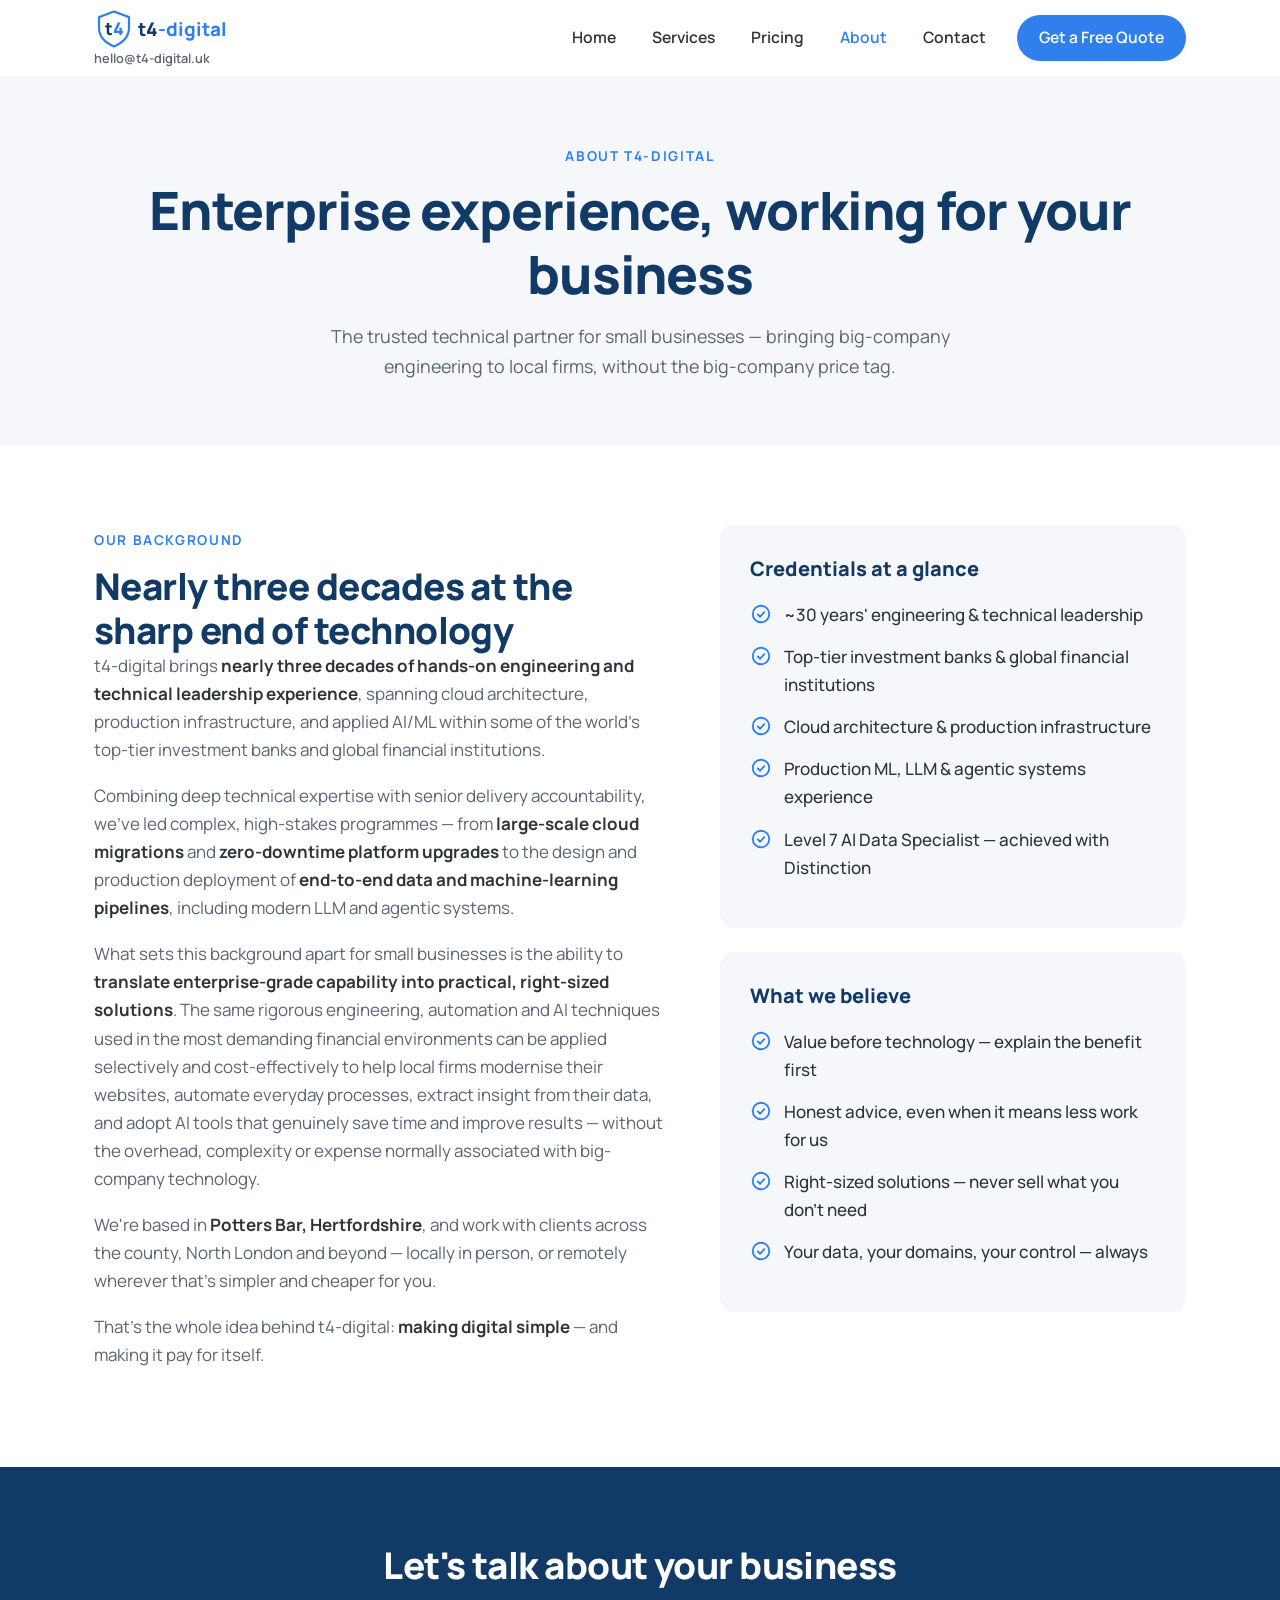
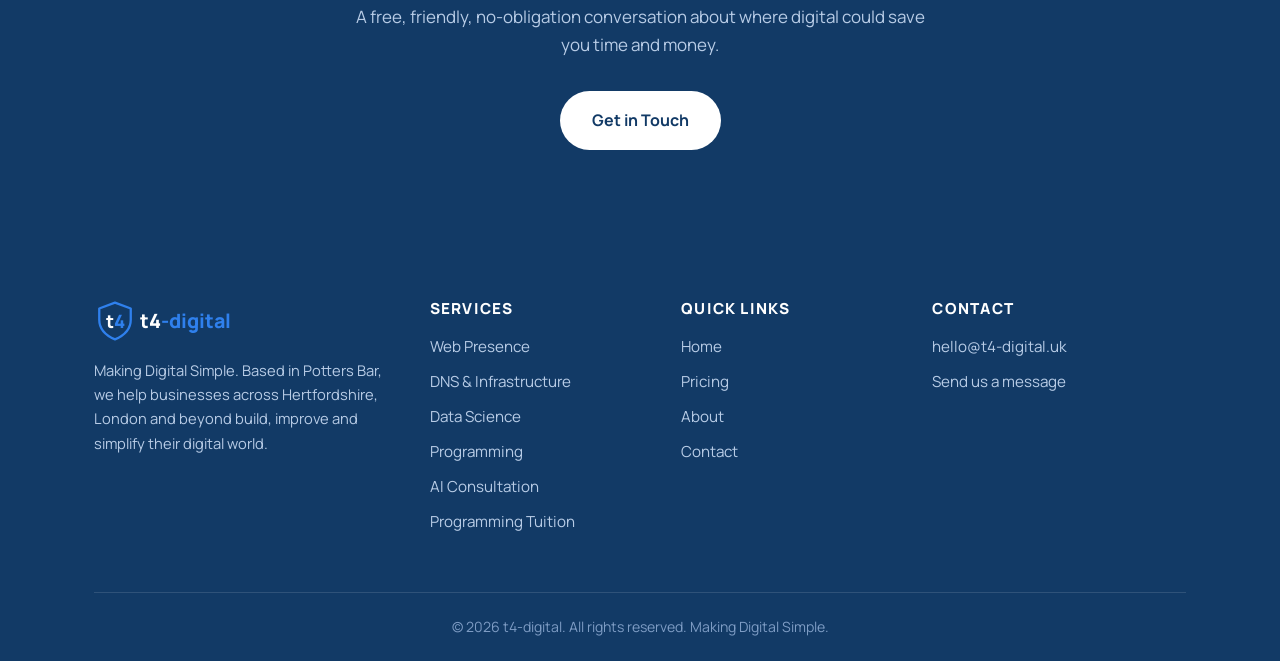
==== about.html @ bee8479a "initial" ====
<!DOCTYPE html>
<html lang="en-GB">
<head>
  <meta charset="UTF-8">
  <meta name="viewport" content="width=device-width, initial-scale=1.0">
  <title>About — t4-digital | Digital Consultancy in Potters Bar, Hertfordshire</title>
  <meta name="description" content="Based in Potters Bar, Hertfordshire, t4-digital brings nearly three decades of engineering leadership from top-tier financial institutions to small businesses across Hertfordshire and London — cloud, data and applied AI, right-sized and cost-effective.">
  <link rel="canonical" href="https://t4-digital.uk/about.html">
  <script type="application/ld+json">
  {
    "@context": "https://schema.org",
    "@type": "ProfessionalService",
    "name": "t4-digital",
    "url": "https://t4-digital.uk/",
    "email": "hello@t4-digital.uk",
    "address": { "@type": "PostalAddress", "addressLocality": "Potters Bar", "addressRegion": "Hertfordshire", "addressCountry": "GB" },
    "areaServed": ["Potters Bar", "Hertfordshire", "London", "North London", "Barnet", "Enfield", "St Albans", "Hemel Hempstead", "Watford"]
  }
  </script>
  <link rel="icon" href="assets/favicon.ico" sizes="48x48">
  <link rel="icon" href="assets/favicon.svg" type="image/svg+xml">
  <link rel="apple-touch-icon" href="assets/apple-touch-icon.png">
  <link rel="manifest" href="assets/site.webmanifest">
  <meta name="theme-color" content="#123A66">
  <link rel="preconnect" href="https://fonts.googleapis.com">
  <link rel="preconnect" href="https://fonts.gstatic.com" crossorigin>
  <link href="https://fonts.googleapis.com/css2?family=Manrope:wght@400;600;700;800&display=swap" rel="stylesheet">
  <link rel="stylesheet" href="css/style.css">
</head>
<body>

<header class="site-header">
  <div class="container header-inner">
    <div class="brand">
      <a href="index.html" class="logo" aria-label="t4-digital home">
        <svg viewBox="0 0 330 64" xmlns="http://www.w3.org/2000/svg" role="img" aria-label="t4-digital logo">
          <path d="M32 4 L56 13 V30 C56 44 46 54 32 60 C18 54 8 44 8 30 V13 Z" fill="none" stroke="#2F80ED" stroke-width="3.5" stroke-linejoin="round"/>
          <text x="32" y="42" text-anchor="middle" font-family="Manrope, sans-serif" font-size="28" font-weight="800"><tspan fill="#123A66">t</tspan><tspan fill="#2F80ED">4</tspan></text>
          <text x="70" y="43" font-family="Manrope, sans-serif" font-size="30" font-weight="800"><tspan fill="#123A66">t4</tspan><tspan fill="#2F80ED">-digital</tspan></text>
        </svg>
      </a>
      <a class="header-email" href="mailto:hello@t4-digital.uk">hello@t4-digital.uk</a>
    </div>
    <button class="nav-toggle" aria-label="Toggle navigation" aria-expanded="false">
      <svg viewBox="0 0 24 24" fill="none" stroke-width="2" stroke-linecap="round"><path d="M4 7h16M4 12h16M4 17h16"/></svg>
    </button>
    <nav class="main-nav" aria-label="Main navigation">
      <a href="index.html">Home</a>
      <a href="services.html">Services</a>
      <a href="pricing.html">Pricing</a>
      <a href="about.html" class="active">About</a>
      <a href="contact.html">Contact</a>
      <a href="contact.html" class="nav-cta">Get a Free Quote</a>
    </nav>
  </div>
</header>

<main>

  <div class="page-hero">
    <div class="container">
      <span class="kicker">About t4-digital</span>
      <h1>Enterprise experience, working for your business</h1>
      <p>The trusted technical partner for small businesses — bringing big-company engineering to local firms, without the big-company price tag.</p>
    </div>
  </div>

  <section>
    <div class="container about-grid">
      <div class="about-copy">
        <span class="kicker">Our background</span>
        <h2>Nearly three decades at the sharp end of technology</h2>
        <p>t4-digital brings <strong>nearly three decades of hands-on engineering and technical leadership experience</strong>, spanning cloud architecture, production infrastructure, and applied AI/ML within some of the world's top-tier investment banks and global financial institutions.</p>
        <p>Combining deep technical expertise with senior delivery accountability, we've led complex, high-stakes programmes — from <strong>large-scale cloud migrations</strong> and <strong>zero-downtime platform upgrades</strong> to the design and production deployment of <strong>end-to-end data and machine-learning pipelines</strong>, including modern LLM and agentic systems.</p>
        <p>What sets this background apart for small businesses is the ability to <strong>translate enterprise-grade capability into practical, right-sized solutions</strong>. The same rigorous engineering, automation and AI techniques used in the most demanding financial environments can be applied selectively and cost-effectively to help local firms modernise their websites, automate everyday processes, extract insight from their data, and adopt AI tools that genuinely save time and improve results — without the overhead, complexity or expense normally associated with big-company technology.</p>
        <p>We're based in <strong>Potters Bar, Hertfordshire</strong>, and work with clients across the county, North London and beyond — locally in person, or remotely wherever that's simpler and cheaper for you.</p>
        <p>That's the whole idea behind t4-digital: <strong>making digital simple</strong> — and making it pay for itself.</p>
      </div>
      <div>
        <div class="cred-card reveal">
          <h3>Credentials at a glance</h3>
          <ul class="check-list">
            <li><svg viewBox="0 0 24 24" fill="none" stroke-width="2" stroke-linecap="round" stroke-linejoin="round"><circle cx="12" cy="12" r="9"/><path d="M8.5 12.5l2.5 2.5 4.5-5"/></svg>~30 years' engineering &amp; technical leadership</li>
            <li><svg viewBox="0 0 24 24" fill="none" stroke-width="2" stroke-linecap="round" stroke-linejoin="round"><circle cx="12" cy="12" r="9"/><path d="M8.5 12.5l2.5 2.5 4.5-5"/></svg>Top-tier investment banks &amp; global financial institutions</li>
            <li><svg viewBox="0 0 24 24" fill="none" stroke-width="2" stroke-linecap="round" stroke-linejoin="round"><circle cx="12" cy="12" r="9"/><path d="M8.5 12.5l2.5 2.5 4.5-5"/></svg>Cloud architecture &amp; production infrastructure</li>
            <li><svg viewBox="0 0 24 24" fill="none" stroke-width="2" stroke-linecap="round" stroke-linejoin="round"><circle cx="12" cy="12" r="9"/><path d="M8.5 12.5l2.5 2.5 4.5-5"/></svg>Production ML, LLM &amp; agentic systems experience</li>
            <li><svg viewBox="0 0 24 24" fill="none" stroke-width="2" stroke-linecap="round" stroke-linejoin="round"><circle cx="12" cy="12" r="9"/><path d="M8.5 12.5l2.5 2.5 4.5-5"/></svg>Level 7 AI Data Specialist — achieved with Distinction</li>
          </ul>
        </div>
        <div class="cred-card reveal" style="margin-top: 24px;">
          <h3>What we believe</h3>
          <ul class="check-list">
            <li><svg viewBox="0 0 24 24" fill="none" stroke-width="2" stroke-linecap="round" stroke-linejoin="round"><circle cx="12" cy="12" r="9"/><path d="M8.5 12.5l2.5 2.5 4.5-5"/></svg>Value before technology — explain the benefit first</li>
            <li><svg viewBox="0 0 24 24" fill="none" stroke-width="2" stroke-linecap="round" stroke-linejoin="round"><circle cx="12" cy="12" r="9"/><path d="M8.5 12.5l2.5 2.5 4.5-5"/></svg>Honest advice, even when it means less work for us</li>
            <li><svg viewBox="0 0 24 24" fill="none" stroke-width="2" stroke-linecap="round" stroke-linejoin="round"><circle cx="12" cy="12" r="9"/><path d="M8.5 12.5l2.5 2.5 4.5-5"/></svg>Right-sized solutions — never sell what you don't need</li>
            <li><svg viewBox="0 0 24 24" fill="none" stroke-width="2" stroke-linecap="round" stroke-linejoin="round"><circle cx="12" cy="12" r="9"/><path d="M8.5 12.5l2.5 2.5 4.5-5"/></svg>Your data, your domains, your control — always</li>
          </ul>
        </div>
      </div>
    </div>
  </section>

  <!-- CTA -->
  <section class="cta-band">
    <div class="container">
      <h2>Let's talk about your business</h2>
      <p>A free, friendly, no-obligation conversation about where digital could save you time and money.</p>
      <a href="contact.html" class="btn btn-light">Get in Touch</a>
    </div>
  </section>

</main>

<footer class="site-footer">
  <div class="container">
    <div class="footer-grid">
      <div class="footer-brand">
        <svg viewBox="0 0 330 64" xmlns="http://www.w3.org/2000/svg" role="img" aria-label="t4-digital logo">
          <path d="M32 4 L56 13 V30 C56 44 46 54 32 60 C18 54 8 44 8 30 V13 Z" fill="none" stroke="#2F80ED" stroke-width="3.5" stroke-linejoin="round"/>
          <text x="32" y="42" text-anchor="middle" font-family="Manrope, sans-serif" font-size="28" font-weight="800"><tspan fill="#FFFFFF">t</tspan><tspan fill="#2F80ED">4</tspan></text>
          <text x="70" y="43" font-family="Manrope, sans-serif" font-size="30" font-weight="800"><tspan fill="#FFFFFF">t4</tspan><tspan fill="#2F80ED">-digital</tspan></text>
        </svg>
        <p>Making Digital Simple. Based in Potters Bar, we help businesses across Hertfordshire, London and beyond build, improve and simplify their digital world.</p>
      </div>
      <div>
        <h4>Services</h4>
        <ul>
          <li><a href="services.html#web-presence">Web Presence</a></li>
          <li><a href="services.html#dns-infrastructure">DNS &amp; Infrastructure</a></li>
          <li><a href="services.html#data-science">Data Science</a></li>
          <li><a href="services.html#programming">Programming</a></li>
          <li><a href="services.html#ai-consultation">AI Consultation</a></li>
          <li><a href="services.html#tuition">Programming Tuition</a></li>
        </ul>
      </div>
      <div>
        <h4>Quick Links</h4>
        <ul>
          <li><a href="index.html">Home</a></li>
          <li><a href="pricing.html">Pricing</a></li>
          <li><a href="about.html">About</a></li>
          <li><a href="contact.html">Contact</a></li>
        </ul>
      </div>
      <div>
        <h4>Contact</h4>
        <ul>
          <li><a href="mailto:hello@t4-digital.uk">hello@t4-digital.uk</a></li>
          <li><a href="contact.html">Send us a message</a></li>
        </ul>
      </div>
    </div>
    <div class="footer-bottom">
      © <span id="year">2026</span> t4-digital. All rights reserved. Making Digital Simple.
    </div>
  </div>
</footer>

<script src="js/main.js" defer></script>
</body>
</html>
---- css/style.css ----
/* ============================================================
   t4-digital — Making Digital Simple
   Design system: BRAND.md — Navy #123A66, Bright Blue #2F80ED,
   Charcoal #2F343B, Light Grey #F5F7FA, Mid Grey #C8D0DA
   Flat design, no gradients, no shadows, rounded corners.
   ============================================================ */

:root {
  --navy: #123A66;
  --blue: #2F80ED;
  --blue-dark: #1F6BD4;
  --white: #FFFFFF;
  --charcoal: #2F343B;
  --grey-light: #F5F7FA;
  --grey-mid: #C8D0DA;
  --grey-text: #5A6472;
  --radius: 14px;
  --radius-sm: 10px;
  --container: 1140px;
  --font: "Manrope", -apple-system, BlinkMacSystemFont, "Segoe UI", Roboto, Helvetica, Arial, sans-serif;
}

/* ---------- Reset & base ---------- */
*, *::before, *::after { box-sizing: border-box; margin: 0; padding: 0; }

html { scroll-behavior: smooth; scroll-padding-top: 90px; }

body {
  font-family: var(--font);
  color: var(--charcoal);
  background: var(--white);
  line-height: 1.65;
  font-size: 1.0625rem;
  -webkit-font-smoothing: antialiased;
  text-rendering: optimizeLegibility;
}

img, svg { display: block; max-width: 100%; }

a { color: var(--blue); text-decoration: none; }
a:hover { color: var(--blue-dark); }

h1, h2, h3, h4 { color: var(--navy); line-height: 1.2; font-weight: 800; }

h1 { font-size: clamp(2.1rem, 4.5vw, 3.3rem); letter-spacing: -0.02em; }
h2 { font-size: clamp(1.6rem, 3vw, 2.3rem); letter-spacing: -0.015em; }
h3 { font-size: 1.25rem; }

p { max-width: 68ch; }

.container {
  max-width: var(--container);
  margin: 0 auto;
  padding: 0 24px;
}

section { padding: 80px 0; }

.section-alt { background: var(--grey-light); }

.section-head { text-align: center; max-width: 720px; margin: 0 auto 56px; }
.section-head p { margin: 16px auto 0; color: var(--grey-text); }

.kicker {
  display: inline-block;
  color: var(--blue);
  font-weight: 700;
  font-size: 0.85rem;
  text-transform: uppercase;
  letter-spacing: 0.12em;
  margin-bottom: 12px;
}

/* ---------- Buttons ---------- */
.btn {
  display: inline-block;
  font-family: var(--font);
  font-weight: 700;
  font-size: 1rem;
  padding: 14px 30px;
  border-radius: 999px;
  border: 2px solid transparent;
  cursor: pointer;
  transition: background 0.18s ease, color 0.18s ease, border-color 0.18s ease;
  text-align: center;
}

.btn-primary { background: var(--blue); color: var(--white); }
.btn-primary:hover { background: var(--blue-dark); color: var(--white); }

.btn-secondary { background: transparent; color: var(--navy); border-color: var(--grey-mid); }
.btn-secondary:hover { border-color: var(--navy); color: var(--navy); }

.btn-light { background: var(--white); color: var(--navy); }
.btn-light:hover { background: var(--grey-light); color: var(--navy); }

.btn-outline-light { background: transparent; color: var(--white); border-color: rgba(255,255,255,0.5); }
.btn-outline-light:hover { border-color: var(--white); color: var(--white); }

/* ---------- Header ---------- */
.site-header {
  position: sticky;
  top: 0;
  z-index: 100;
  background: rgba(255,255,255,0.94);
  backdrop-filter: blur(8px);
  border-bottom: 1px solid var(--grey-light);
}

.header-inner {
  display: flex;
  align-items: center;
  justify-content: space-between;
  height: 76px;
}

.brand { display: flex; flex-direction: column; align-items: flex-start; }
.logo { display: flex; align-items: center; gap: 10px; }
.logo svg { height: 40px; width: auto; }
.header-email {
  font-size: 0.8rem;
  font-weight: 600;
  color: var(--grey-text);
  line-height: 1.2;
  margin-top: 2px;
}
.header-email:hover { color: var(--blue); }
@media (max-width: 400px) { .header-email { font-size: 0.72rem; } }

.main-nav { display: flex; align-items: center; gap: 6px; }

.main-nav a {
  color: var(--charcoal);
  font-weight: 600;
  font-size: 0.98rem;
  padding: 9px 15px;
  border-radius: 999px;
  transition: color 0.15s ease, background 0.15s ease;
}

.main-nav a:hover { color: var(--navy); background: var(--grey-light); }
.main-nav a.active { color: var(--blue); }

.main-nav .nav-cta {
  background: var(--blue);
  color: var(--white);
  margin-left: 10px;
  padding: 10px 22px;
}
.main-nav .nav-cta:hover { background: var(--blue-dark); color: var(--white); }

.nav-toggle {
  display: none;
  background: none;
  border: none;
  cursor: pointer;
  padding: 8px;
}
.nav-toggle svg { width: 28px; height: 28px; stroke: var(--navy); }

@media (max-width: 860px) {
  .nav-toggle { display: block; }
  .main-nav {
    display: none;
    position: absolute;
    top: 76px;
    left: 0;
    right: 0;
    flex-direction: column;
    align-items: stretch;
    background: var(--white);
    border-bottom: 1px solid var(--grey-mid);
    padding: 12px 24px 20px;
    gap: 4px;
  }
  .main-nav.open { display: flex; }
  .main-nav a { padding: 13px 16px; border-radius: var(--radius-sm); }
  .main-nav .nav-cta { margin: 10px 0 0; text-align: center; }
}

/* ---------- Hero ---------- */
.hero { padding: 90px 0 80px; }

.hero-grid {
  display: grid;
  grid-template-columns: 1.05fr 0.95fr;
  gap: 60px;
  align-items: center;
}

.hero h1 span { color: var(--blue); }

.hero-sub {
  margin: 22px 0 32px;
  font-size: 1.15rem;
  color: var(--grey-text);
}

.hero-ctas { display: flex; gap: 14px; flex-wrap: wrap; }

.hero-points {
  display: flex;
  gap: 26px;
  margin-top: 40px;
  flex-wrap: wrap;
}

.hero-point {
  display: flex;
  align-items: center;
  gap: 9px;
  font-weight: 600;
  font-size: 0.94rem;
  color: var(--navy);
}
.hero-point svg { width: 20px; height: 20px; stroke: var(--blue); flex-shrink: 0; }

@media (max-width: 900px) {
  .hero { padding: 56px 0; }
  .hero-grid { grid-template-columns: 1fr; gap: 44px; }
  .hero-art { max-width: 480px; margin: 0 auto; }
}

/* ---------- Stat strip ---------- */
.stat-strip { background: var(--navy); padding: 34px 0; }

.stat-grid {
  display: grid;
  grid-template-columns: repeat(4, 1fr);
  gap: 24px;
  text-align: center;
}

.stat-grid strong {
  display: block;
  color: var(--white);
  font-size: 1.7rem;
  font-weight: 800;
  letter-spacing: -0.01em;
}

.stat-grid span { color: #9FBBDF; font-size: 0.92rem; font-weight: 600; }

@media (max-width: 700px) {
  .stat-grid { grid-template-columns: repeat(2, 1fr); gap: 28px 16px; }
}

/* ---------- Cards ---------- */
.card-grid {
  display: grid;
  grid-template-columns: repeat(3, 1fr);
  gap: 26px;
}

@media (max-width: 980px) { .card-grid { grid-template-columns: repeat(2, 1fr); } }
@media (max-width: 640px) { .card-grid { grid-template-columns: 1fr; } }

.card {
  background: var(--white);
  border: 1px solid var(--grey-mid);
  border-radius: var(--radius);
  padding: 32px 28px;
  transition: border-color 0.18s ease, transform 0.18s ease;
  display: flex;
  flex-direction: column;
}

.section-alt .card { border-color: transparent; }

.card:hover { border-color: var(--blue); transform: translateY(-3px); }

.card-icon {
  width: 52px;
  height: 52px;
  border-radius: var(--radius-sm);
  background: var(--grey-light);
  display: flex;
  align-items: center;
  justify-content: center;
  margin-bottom: 20px;
}
.section-alt .card-icon { background: var(--white); }
.card-icon svg { width: 28px; height: 28px; stroke: var(--blue); }

.card h3 { margin-bottom: 10px; }
.card p { color: var(--grey-text); font-size: 0.98rem; flex-grow: 1; }

.card-link {
  margin-top: 18px;
  font-weight: 700;
  font-size: 0.95rem;
  display: inline-flex;
  align-items: center;
  gap: 6px;
}

/* ---------- Portfolio ---------- */
.portfolio-grid {
  display: grid;
  grid-template-columns: repeat(2, 1fr);
  gap: 26px;
}
@media (max-width: 800px) { .portfolio-grid { grid-template-columns: 1fr; } }

.portfolio-card {
  background: var(--white);
  border: 1px solid var(--grey-mid);
  border-radius: var(--radius);
  overflow: hidden;
  display: flex;
  flex-direction: column;
  transition: border-color 0.18s ease, transform 0.18s ease;
}
.portfolio-card:hover { border-color: var(--blue); transform: translateY(-3px); }

.portfolio-card img {
  width: 100%;
  height: auto;
  aspect-ratio: 8 / 5;
  object-fit: cover;
  border-bottom: 1px solid var(--grey-light);
}

.portfolio-body { padding: 26px 28px; display: flex; flex-direction: column; flex-grow: 1; }
.portfolio-body h3 { margin-bottom: 8px; }
.portfolio-body p { color: var(--grey-text); font-size: 0.97rem; flex-grow: 1; }

.portfolio-tags { display: flex; flex-wrap: wrap; gap: 8px; margin: 16px 0 18px; }
.portfolio-tags span {
  background: var(--grey-light);
  color: var(--navy);
  font-size: 0.8rem;
  font-weight: 700;
  padding: 4px 12px;
  border-radius: 999px;
}

/* ---------- Feature rows (why us) ---------- */
.feature-grid {
  display: grid;
  grid-template-columns: repeat(2, 1fr);
  gap: 26px;
}
@media (max-width: 800px) { .feature-grid { grid-template-columns: 1fr; } }

.feature {
  display: flex;
  gap: 18px;
  background: var(--grey-light);
  border-radius: var(--radius);
  padding: 26px;
}
.feature-icon {
  flex-shrink: 0;
  width: 46px;
  height: 46px;
  border-radius: var(--radius-sm);
  background: var(--white);
  display: flex;
  align-items: center;
  justify-content: center;
}
.feature-icon svg { width: 24px; height: 24px; stroke: var(--blue); }
.feature h3 { font-size: 1.1rem; margin-bottom: 6px; }
.feature p { color: var(--grey-text); font-size: 0.96rem; }

/* ---------- Steps ---------- */
.steps-grid {
  display: grid;
  grid-template-columns: repeat(3, 1fr);
  gap: 26px;
}
@media (max-width: 800px) { .steps-grid { grid-template-columns: 1fr; } }

.step { text-align: center; padding: 10px 18px; }
.step-num {
  width: 54px;
  height: 54px;
  margin: 0 auto 18px;
  border-radius: 50%;
  background: var(--blue);
  color: var(--white);
  font-weight: 800;
  font-size: 1.3rem;
  display: flex;
  align-items: center;
  justify-content: center;
}
.step h3 { margin-bottom: 8px; }
.step p { color: var(--grey-text); font-size: 0.97rem; margin: 0 auto; }

/* ---------- CTA band ---------- */
.cta-band { background: var(--navy); text-align: center; padding: 76px 0; }
.cta-band h2 { color: var(--white); }
.cta-band p { color: #B8CCE6; margin: 16px auto 32px; max-width: 60ch; }
.cta-band .btn { margin: 0 8px 10px; }

/* ---------- Page hero (inner pages) ---------- */
.page-hero {
  background: var(--grey-light);
  padding: 64px 0;
  text-align: center;
}
.page-hero p { margin: 16px auto 0; color: var(--grey-text); max-width: 62ch; font-size: 1.12rem; }

/* ---------- Service detail sections ---------- */
.service-detail { padding: 72px 0; border-bottom: 1px solid var(--grey-light); }
.service-detail:last-of-type { border-bottom: none; }

.service-grid {
  display: grid;
  grid-template-columns: 1fr 1fr;
  gap: 56px;
  align-items: center;
}
.service-grid.reverse .service-art { order: -1; }

@media (max-width: 880px) {
  .service-grid { grid-template-columns: 1fr; gap: 36px; }
  .service-grid.reverse .service-art { order: 0; }
  .service-art { max-width: 420px; margin: 0 auto; }
}

.service-icon-title { display: flex; align-items: center; gap: 16px; margin-bottom: 18px; }
.service-icon-title .card-icon { margin: 0; }

.service-copy p { color: var(--grey-text); margin-bottom: 16px; }
.service-copy p strong { color: var(--charcoal); }

.check-list { list-style: none; margin: 20px 0 8px; }
.check-list li {
  display: flex;
  gap: 12px;
  align-items: flex-start;
  margin-bottom: 12px;
  color: var(--charcoal);
  font-weight: 500;
}
.check-list svg { width: 22px; height: 22px; stroke: var(--blue); flex-shrink: 0; margin-top: 2px; }

/* ---------- Pricing ---------- */
.pricing-grid {
  display: grid;
  grid-template-columns: repeat(3, 1fr);
  gap: 26px;
  align-items: stretch;
}
@media (max-width: 940px) { .pricing-grid { grid-template-columns: 1fr; max-width: 460px; margin: 0 auto; } }

.price-card {
  background: var(--white);
  border: 1px solid var(--grey-mid);
  border-radius: var(--radius);
  padding: 36px 30px;
  display: flex;
  flex-direction: column;
}

.price-card.featured { border: 2px solid var(--blue); position: relative; }

.price-badge {
  position: absolute;
  top: -14px;
  left: 50%;
  transform: translateX(-50%);
  background: var(--blue);
  color: var(--white);
  font-size: 0.78rem;
  font-weight: 700;
  text-transform: uppercase;
  letter-spacing: 0.08em;
  padding: 4px 16px;
  border-radius: 999px;
  white-space: nowrap;
}

.price-card h3 { font-size: 1.3rem; }
.price-tagline { color: var(--grey-text); font-size: 0.95rem; margin: 6px 0 22px; }

.price {
  font-size: 2.5rem;
  font-weight: 800;
  color: var(--navy);
  letter-spacing: -0.02em;
  line-height: 1;
}
.price small { font-size: 1rem; font-weight: 600; color: var(--grey-text); letter-spacing: 0; }
.price-note { color: var(--grey-text); font-size: 0.88rem; margin: 8px 0 24px; }

.price-card .check-list { flex-grow: 1; margin-top: 4px; }
.price-card .check-list li { font-size: 0.96rem; margin-bottom: 11px; }
.price-card .btn { width: 100%; margin-top: 20px; }

/* ---------- Rate table ---------- */
.rate-grid {
  display: grid;
  grid-template-columns: repeat(2, 1fr);
  gap: 20px;
}
@media (max-width: 760px) { .rate-grid { grid-template-columns: 1fr; } }

.rate-row {
  display: flex;
  align-items: center;
  gap: 18px;
  background: var(--white);
  border-radius: var(--radius);
  padding: 22px 24px;
}
.rate-row .feature-icon { background: var(--grey-light); }
.rate-row h3 { font-size: 1.05rem; }
.rate-row p { color: var(--grey-text); font-size: 0.92rem; }

/* ---------- FAQ ---------- */
.faq-list { max-width: 780px; margin: 0 auto; }
.faq-list details {
  border: 1px solid var(--grey-mid);
  border-radius: var(--radius-sm);
  margin-bottom: 14px;
  overflow: hidden;
}
.faq-list summary {
  cursor: pointer;
  font-weight: 700;
  color: var(--navy);
  padding: 18px 22px;
  list-style: none;
  display: flex;
  justify-content: space-between;
  align-items: center;
  gap: 12px;
}
.faq-list summary::-webkit-details-marker { display: none; }
.faq-list summary::after {
  content: "+";
  font-size: 1.4rem;
  font-weight: 500;
  color: var(--blue);
  line-height: 1;
}
.faq-list details[open] summary::after { content: "\2212"; }
.faq-list details p { padding: 0 22px 20px; color: var(--grey-text); max-width: none; }

/* ---------- About ---------- */
.about-grid {
  display: grid;
  grid-template-columns: 1.1fr 0.9fr;
  gap: 56px;
  align-items: start;
}
@media (max-width: 880px) { .about-grid { grid-template-columns: 1fr; } }

.about-copy p { color: var(--grey-text); margin-bottom: 18px; }
.about-copy p strong { color: var(--charcoal); }

.cred-card {
  background: var(--grey-light);
  border-radius: var(--radius);
  padding: 32px 30px;
}
.cred-card h3 { margin-bottom: 18px; }
.cred-card .check-list li { margin-bottom: 14px; }

/* ---------- Contact ---------- */
.contact-grid {
  display: grid;
  grid-template-columns: 0.9fr 1.1fr;
  gap: 56px;
  align-items: start;
}
@media (max-width: 880px) { .contact-grid { grid-template-columns: 1fr; } }

.contact-info h2 { margin-bottom: 16px; }
.contact-info > p { color: var(--grey-text); margin-bottom: 28px; }

.contact-method {
  display: flex;
  align-items: center;
  gap: 16px;
  margin-bottom: 18px;
}
.contact-method .feature-icon { background: var(--grey-light); }
.contact-method strong { display: block; color: var(--navy); font-size: 0.95rem; }
.contact-method a, .contact-method span { font-size: 1rem; }

.contact-form {
  background: var(--grey-light);
  border-radius: var(--radius);
  padding: 36px 32px;
}

.form-row { display: grid; grid-template-columns: 1fr 1fr; gap: 18px; }
@media (max-width: 560px) { .form-row { grid-template-columns: 1fr; } }

.form-group { margin-bottom: 18px; }
.form-group label {
  display: block;
  font-weight: 700;
  font-size: 0.92rem;
  color: var(--navy);
  margin-bottom: 7px;
}

.form-group input,
.form-group select,
.form-group textarea {
  width: 100%;
  font-family: var(--font);
  font-size: 1rem;
  color: var(--charcoal);
  background: var(--white);
  border: 1px solid var(--grey-mid);
  border-radius: var(--radius-sm);
  padding: 13px 15px;
  transition: border-color 0.15s ease;
}

.form-group input:focus,
.form-group select:focus,
.form-group textarea:focus {
  outline: none;
  border-color: var(--blue);
}

.form-group textarea { resize: vertical; min-height: 140px; }

.form-status { margin-top: 16px; font-weight: 600; display: none; }
.form-status.ok { display: block; color: #1E7A46; }
.form-status.err { display: block; color: #C0392B; }

/* ---------- Footer ---------- */
.site-footer { background: var(--navy); color: #B8CCE6; padding: 64px 0 0; font-size: 0.95rem; }

.footer-grid {
  display: grid;
  grid-template-columns: 1.4fr 1fr 1fr 1.2fr;
  gap: 40px;
  padding-bottom: 48px;
}
@media (max-width: 900px) { .footer-grid { grid-template-columns: 1fr 1fr; } }
@media (max-width: 560px) { .footer-grid { grid-template-columns: 1fr; } }

.footer-brand svg { height: 42px; width: auto; margin-bottom: 16px; }
.footer-brand p { font-size: 0.92rem; max-width: 34ch; }

.site-footer h4 {
  color: var(--white);
  font-size: 0.95rem;
  text-transform: uppercase;
  letter-spacing: 0.08em;
  margin-bottom: 16px;
}

.site-footer ul { list-style: none; }
.site-footer ul li { margin-bottom: 10px; }
.site-footer a { color: #B8CCE6; }
.site-footer a:hover { color: var(--white); }

.footer-bottom {
  border-top: 1px solid rgba(255,255,255,0.12);
  padding: 22px 0;
  text-align: center;
  font-size: 0.88rem;
  color: #7E9CC4;
}

/* ---------- Reveal animation (minimal; only active when JS present) ---------- */
.js .reveal {
  opacity: 0;
  transform: translateY(16px);
  transition: opacity 0.55s ease, transform 0.55s ease;
}
.js .reveal.visible { opacity: 1; transform: none; }

@media (prefers-reduced-motion: reduce) {
  html { scroll-behavior: auto; }
  .reveal { opacity: 1; transform: none; transition: none; }
  .card:hover { transform: none; }
}
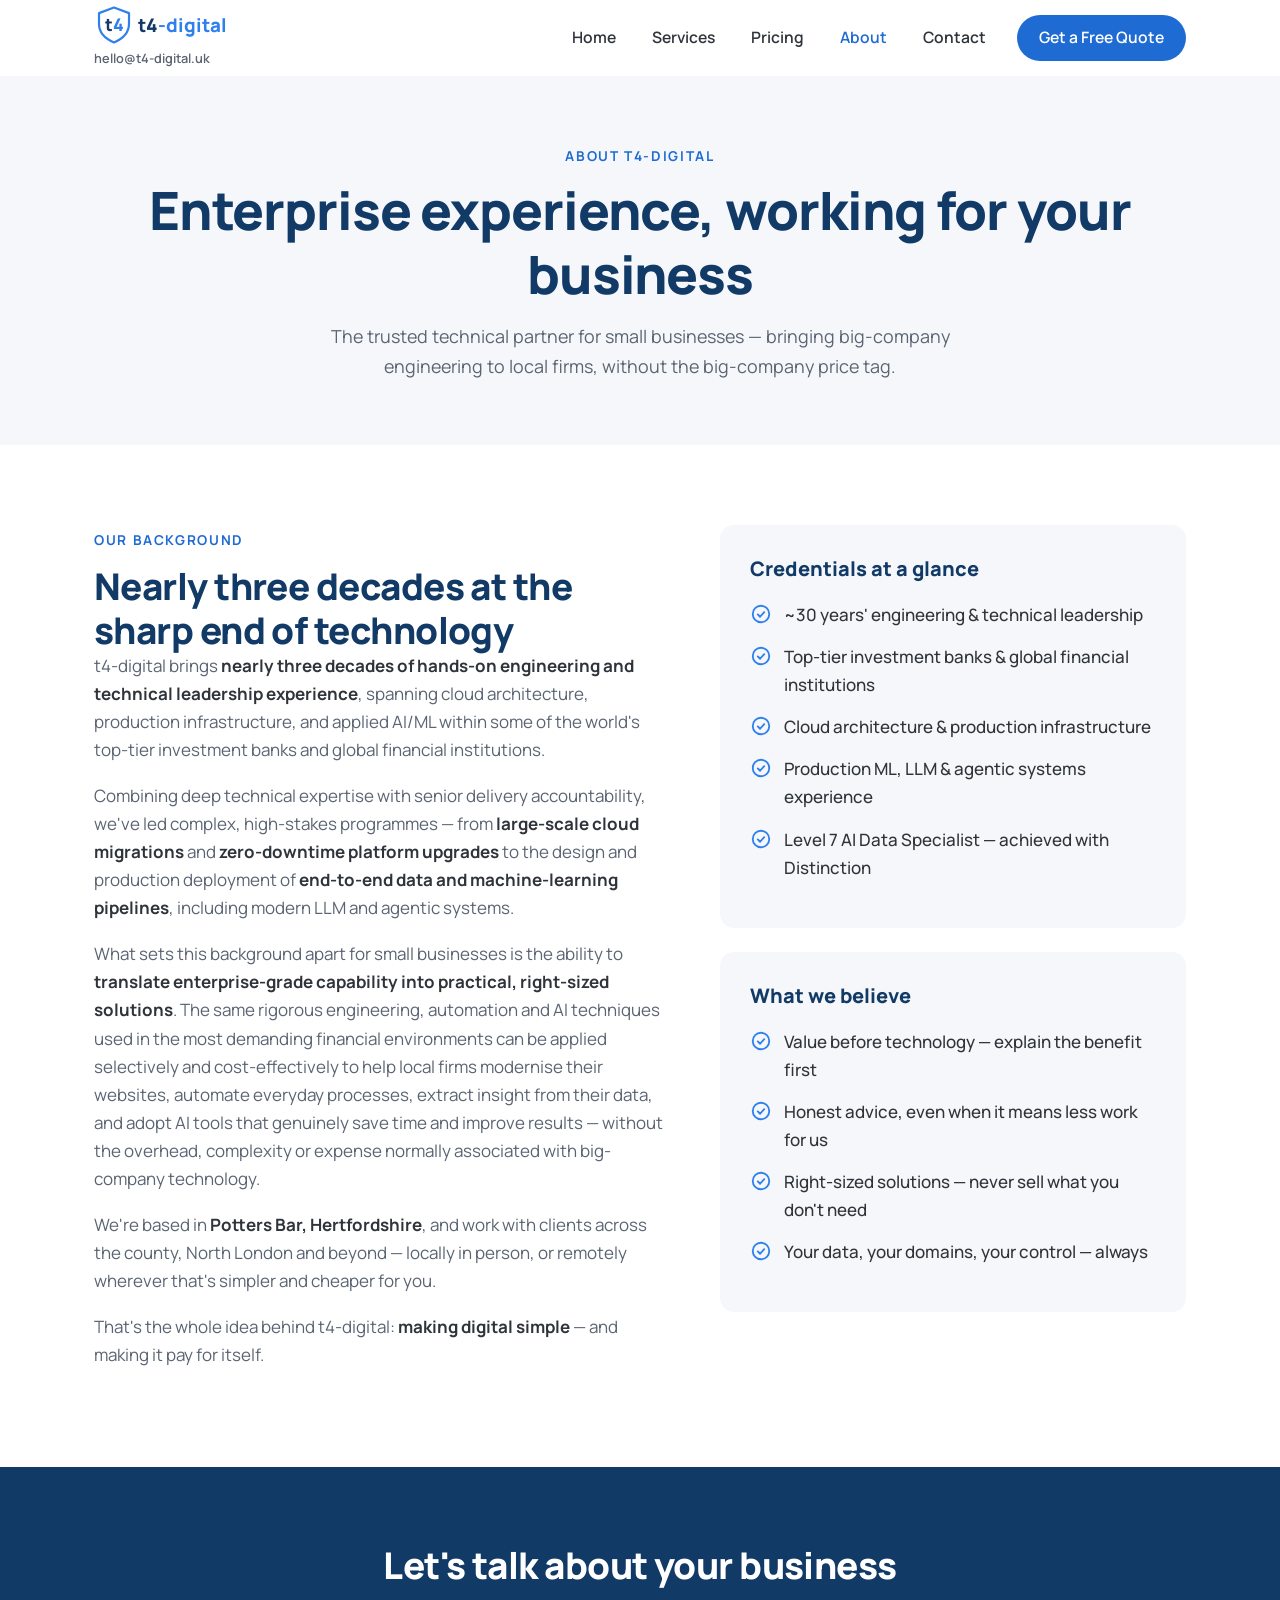
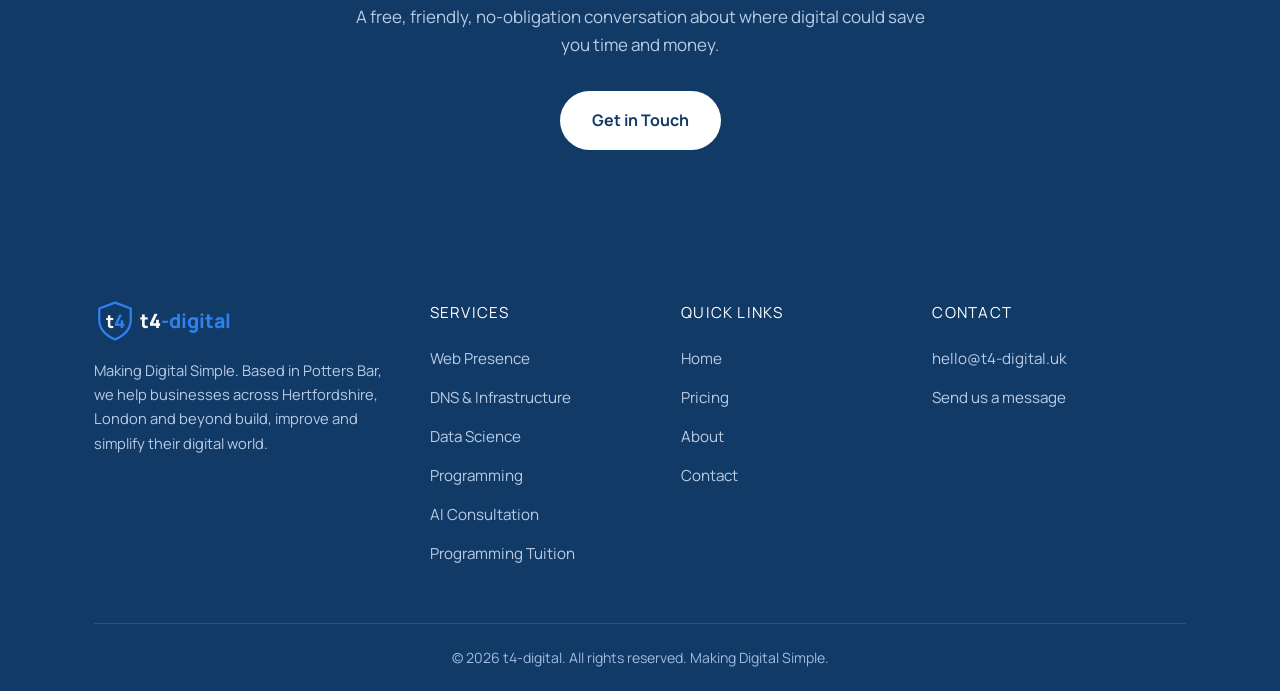
==== commit c76e80c0: "Improve PageSpeed: self-host fonts, a11y fixes, WebP images - Self-host Manrope (21KB woff2 subset) " ====
--- a/about.html
+++ b/about.html
@@ -22,9 +22,7 @@
   <link rel="apple-touch-icon" href="assets/apple-touch-icon.png">
   <link rel="manifest" href="assets/site.webmanifest">
   <meta name="theme-color" content="#123A66">
-  <link rel="preconnect" href="https://fonts.googleapis.com">
-  <link rel="preconnect" href="https://fonts.gstatic.com" crossorigin>
-  <link href="https://fonts.googleapis.com/css2?family=Manrope:wght@400;600;700;800&display=swap" rel="stylesheet">
+  <link rel="preload" href="assets/fonts/manrope-latin.woff2" as="font" type="font/woff2" crossorigin>
   <link rel="stylesheet" href="css/style.css">
 </head>
 <body>
@@ -123,7 +121,7 @@
         <p>Making Digital Simple. Based in Potters Bar, we help businesses across Hertfordshire, London and beyond build, improve and simplify their digital world.</p>
       </div>
       <div>
-        <h4>Services</h4>
+        <div class="footer-title">Services</div>
         <ul>
           <li><a href="services.html#web-presence">Web Presence</a></li>
           <li><a href="services.html#dns-infrastructure">DNS &amp; Infrastructure</a></li>
@@ -134,7 +132,7 @@
         </ul>
       </div>
       <div>
-        <h4>Quick Links</h4>
+        <div class="footer-title">Quick Links</div>
         <ul>
           <li><a href="index.html">Home</a></li>
           <li><a href="pricing.html">Pricing</a></li>
@@ -143,7 +141,7 @@
         </ul>
       </div>
       <div>
-        <h4>Contact</h4>
+        <div class="footer-title">Contact</div>
         <ul>
           <li><a href="mailto:hello@t4-digital.uk">hello@t4-digital.uk</a></li>
           <li><a href="contact.html">Send us a message</a></li>
--- a/css/style.css
+++ b/css/style.css
@@ -5,10 +5,21 @@
    Flat design, no gradients, no shadows, rounded corners.
    ============================================================ */
 
+/* Self-hosted Manrope (latin subset, variable 200-800) — avoids a render-blocking third-party request */
+@font-face {
+  font-family: "Manrope";
+  font-style: normal;
+  font-weight: 200 800;
+  font-display: swap;
+  src: url("../assets/fonts/manrope-latin.woff2") format("woff2");
+}
+
 :root {
   --navy: #123A66;
   --blue: #2F80ED;
   --blue-dark: #1F6BD4;
+  --blue-ui: #1F6BD4;       /* AA-contrast blue for text, links and button backgrounds (5.1:1 on white) */
+  --blue-ui-dark: #1859B3;
   --white: #FFFFFF;
   --charcoal: #2F343B;
   --grey-light: #F5F7FA;
@@ -37,8 +48,8 @@
 
 img, svg { display: block; max-width: 100%; }
 
-a { color: var(--blue); text-decoration: none; }
-a:hover { color: var(--blue-dark); }
+a { color: var(--blue-ui); text-decoration: none; }
+a:hover { color: var(--blue-ui-dark); }
 
 h1, h2, h3, h4 { color: var(--navy); line-height: 1.2; font-weight: 800; }
 
@@ -63,7 +74,7 @@
 
 .kicker {
   display: inline-block;
-  color: var(--blue);
+  color: var(--blue-ui);
   font-weight: 700;
   font-size: 0.85rem;
   text-transform: uppercase;
@@ -85,8 +96,8 @@
   text-align: center;
 }
 
-.btn-primary { background: var(--blue); color: var(--white); }
-.btn-primary:hover { background: var(--blue-dark); color: var(--white); }
+.btn-primary { background: var(--blue-ui); color: var(--white); }
+.btn-primary:hover { background: var(--blue-ui-dark); color: var(--white); }
 
 .btn-secondary { background: transparent; color: var(--navy); border-color: var(--grey-mid); }
 .btn-secondary:hover { border-color: var(--navy); color: var(--navy); }
@@ -118,6 +129,8 @@
 .logo { display: flex; align-items: center; gap: 10px; }
 .logo svg { height: 40px; width: auto; }
 .header-email {
+  display: inline-block;
+  padding: 4px 0;
   font-size: 0.8rem;
   font-weight: 600;
   color: var(--grey-text);
@@ -139,15 +152,15 @@
 }
 
 .main-nav a:hover { color: var(--navy); background: var(--grey-light); }
-.main-nav a.active { color: var(--blue); }
+.main-nav a.active { color: var(--blue-ui); }
 
 .main-nav .nav-cta {
-  background: var(--blue);
+  background: var(--blue-ui);
   color: var(--white);
   margin-left: 10px;
   padding: 10px 22px;
 }
-.main-nav .nav-cta:hover { background: var(--blue-dark); color: var(--white); }
+.main-nav .nav-cta:hover { background: var(--blue-ui-dark); color: var(--white); }
 
 .nav-toggle {
   display: none;
@@ -188,7 +201,7 @@
   align-items: center;
 }
 
-.hero h1 span { color: var(--blue); }
+.hero h1 span { color: var(--blue-ui); }
 
 .hero-sub {
   margin: 22px 0 32px;
@@ -286,6 +299,7 @@
 .card p { color: var(--grey-text); font-size: 0.98rem; flex-grow: 1; }
 
 .card-link {
+  padding: 8px 0;
   margin-top: 18px;
   font-weight: 700;
   font-size: 0.95rem;
@@ -335,6 +349,69 @@
   border-radius: 999px;
 }
 
+/* ---------- Mini portfolio carousel ---------- */
+.mini-carousel-wrap { position: relative; }
+
+.mini-carousel {
+  display: flex;
+  gap: 20px;
+  overflow-x: auto;
+  scroll-snap-type: x proximity;
+  scroll-behavior: smooth;
+  padding: 4px 4px 20px;
+  -webkit-overflow-scrolling: touch;
+}
+
+.mini-carousel::-webkit-scrollbar { height: 8px; }
+.mini-carousel::-webkit-scrollbar-track { background: var(--grey-light); border-radius: 999px; }
+.mini-carousel::-webkit-scrollbar-thumb { background: var(--grey-mid); border-radius: 999px; }
+.mini-carousel::-webkit-scrollbar-thumb:hover { background: var(--blue); }
+
+.mini-card {
+  flex: 0 0 auto;
+  scroll-snap-align: start;
+  width: 300px;
+  background: var(--white);
+  border: 1px solid var(--grey-mid);
+  border-radius: var(--radius);
+  overflow: hidden;
+  transition: border-color 0.18s ease, transform 0.18s ease;
+}
+.mini-card:hover { border-color: var(--blue); transform: translateY(-3px); }
+
+.mini-card img {
+  width: 100%;
+  height: auto;
+  aspect-ratio: 8 / 5;
+  object-fit: cover;
+  border-bottom: 1px solid var(--grey-light);
+}
+
+.mini-card-body { padding: 18px 20px 20px; }
+.mini-card-body h3 { font-size: 1.02rem; margin-bottom: 5px; }
+.mini-card-body p { color: var(--grey-text); font-size: 0.88rem; margin-bottom: 12px; }
+.mini-card-body .card-link { font-size: 0.85rem; margin-top: 0; }
+
+.carousel-arrows { display: flex; gap: 10px; justify-content: center; margin-top: 4px; }
+.carousel-arrow {
+  width: 40px;
+  height: 40px;
+  border-radius: 50%;
+  border: 1px solid var(--grey-mid);
+  background: var(--white);
+  cursor: pointer;
+  display: flex;
+  align-items: center;
+  justify-content: center;
+  transition: border-color 0.15s ease, background 0.15s ease;
+}
+.carousel-arrow:hover { border-color: var(--blue); background: var(--grey-light); }
+.carousel-arrow svg { width: 20px; height: 20px; stroke: var(--navy); }
+
+@media (max-width: 640px) {
+  .mini-card { width: 240px; }
+}
+
 /* ---------- Feature rows (why us) ---------- */
 .feature-grid {
   display: grid;
@@ -378,7 +455,7 @@
   height: 54px;
   margin: 0 auto 18px;
   border-radius: 50%;
-  background: var(--blue);
+  background: var(--blue-ui);
   color: var(--white);
   font-weight: 800;
   font-size: 1.3rem;
@@ -463,7 +540,7 @@
   top: -14px;
   left: 50%;
   transform: translateX(-50%);
-  background: var(--blue);
+  background: var(--blue-ui);
   color: var(--white);
   font-size: 0.78rem;
   font-weight: 700;
@@ -568,7 +645,8 @@
   gap: 56px;
   align-items: start;
 }
-@media (max-width: 880px) { .contact-grid { grid-template-columns: 1fr; } }
+@media (max-width: 880px) { .contact-grid { grid-template-columns: minmax(0, 1fr); } }
+.contact-grid > * { min-width: 0; }
 
 .contact-info h2 { margin-bottom: 16px; }
 .contact-info > p { color: var(--grey-text); margin-bottom: 28px; }
@@ -624,6 +702,18 @@
 
 .form-group textarea { resize: vertical; min-height: 140px; }
 
+.recaptcha-group { display: flex; justify-content: center; }
+.recaptcha-group > div { transform-origin: center; }
+@media (max-width: 420px) {
+  .contact-form { padding: 28px 20px; }
+  .recaptcha-group { justify-content: flex-start; height: 68px; overflow: hidden; }
+  .recaptcha-group > div { transform: scale(0.85); transform-origin: 0 0; }
+}
+@media (max-width: 350px) {
+  .recaptcha-group { height: 60px; }
+  .recaptcha-group > div { transform: scale(0.74); }
+}
+
 .form-status { margin-top: 16px; font-weight: 600; display: none; }
 .form-status.ok { display: block; color: #1E7A46; }
 .form-status.err { display: block; color: #C0392B; }
@@ -643,7 +733,7 @@
 .footer-brand svg { height: 42px; width: auto; margin-bottom: 16px; }
 .footer-brand p { font-size: 0.92rem; max-width: 34ch; }
 
-.site-footer h4 {
+.site-footer .footer-title {
   color: var(--white);
   font-size: 0.95rem;
   text-transform: uppercase;
@@ -652,8 +742,8 @@
 }
 
 .site-footer ul { list-style: none; }
-.site-footer ul li { margin-bottom: 10px; }
-.site-footer a { color: #B8CCE6; }
+.site-footer ul li { margin-bottom: 4px; }
+.site-footer a { color: #B8CCE6; display: inline-block; padding: 5px 0; }
 .site-footer a:hover { color: var(--white); }
 
 .footer-bottom {
@@ -661,7 +751,7 @@
   padding: 22px 0;
   text-align: center;
   font-size: 0.88rem;
-  color: #7E9CC4;
+  color: #9FBBDF;
 }
 
 /* ---------- Reveal animation (minimal; only active when JS present) ---------- */
@@ -677,3 +767,8 @@
   .reveal { opacity: 1; transform: none; transition: none; }
   .card:hover { transform: none; }
 }
+
+/* Mobile: show everything immediately — no hidden content before JS runs (helps LCP/paint metrics) */
+@media (max-width: 768px) {
+  .js .reveal { opacity: 1; transform: none; transition: none; }
+}
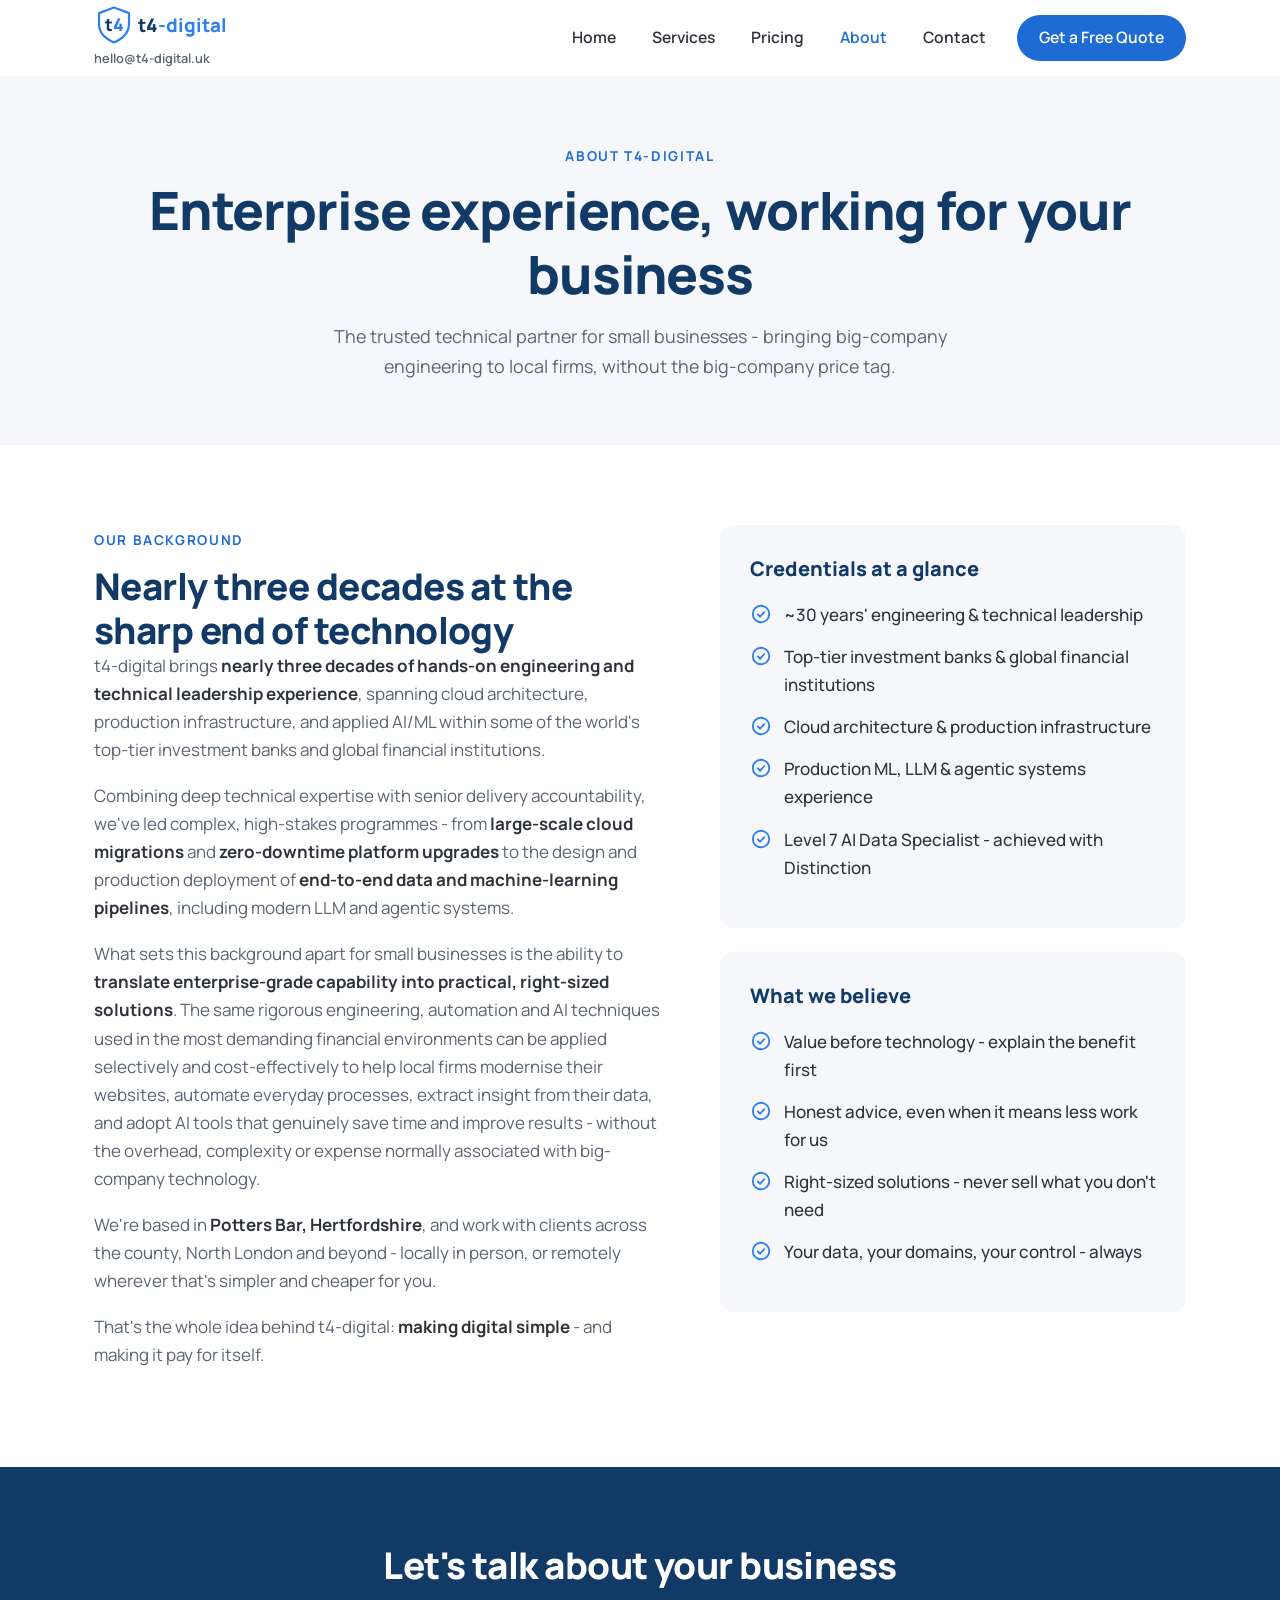
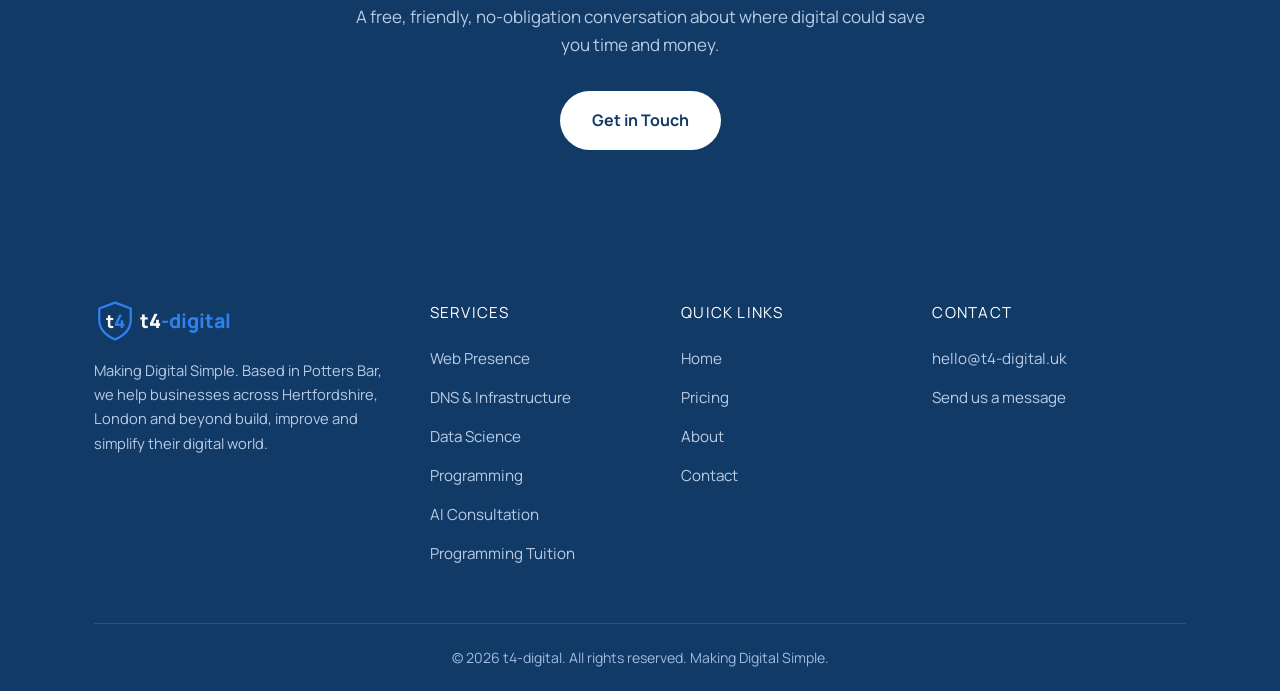
==== commit 4c5fd281: "Replace em dashes with spaced hyphens across site Applies to all HTML pages, js/main.js, css/style.c" ====
--- a/about.html
+++ b/about.html
@@ -3,8 +3,8 @@
 <head>
   <meta charset="UTF-8">
   <meta name="viewport" content="width=device-width, initial-scale=1.0">
-  <title>About — t4-digital | Digital Consultancy in Potters Bar, Hertfordshire</title>
-  <meta name="description" content="Based in Potters Bar, Hertfordshire, t4-digital brings nearly three decades of engineering leadership from top-tier financial institutions to small businesses across Hertfordshire and London — cloud, data and applied AI, right-sized and cost-effective.">
+  <title>About - t4-digital | Digital Consultancy in Potters Bar, Hertfordshire</title>
+  <meta name="description" content="Based in Potters Bar, Hertfordshire, t4-digital brings nearly three decades of engineering leadership from top-tier financial institutions to small businesses across Hertfordshire and London - cloud, data and applied AI, right-sized and cost-effective.">
   <link rel="canonical" href="https://t4-digital.uk/about.html">
   <script type="application/ld+json">
   {
@@ -59,7 +59,7 @@
     <div class="container">
       <span class="kicker">About t4-digital</span>
       <h1>Enterprise experience, working for your business</h1>
-      <p>The trusted technical partner for small businesses — bringing big-company engineering to local firms, without the big-company price tag.</p>
+      <p>The trusted technical partner for small businesses - bringing big-company engineering to local firms, without the big-company price tag.</p>
     </div>
   </div>
 
@@ -69,10 +69,10 @@
         <span class="kicker">Our background</span>
         <h2>Nearly three decades at the sharp end of technology</h2>
         <p>t4-digital brings <strong>nearly three decades of hands-on engineering and technical leadership experience</strong>, spanning cloud architecture, production infrastructure, and applied AI/ML within some of the world's top-tier investment banks and global financial institutions.</p>
-        <p>Combining deep technical expertise with senior delivery accountability, we've led complex, high-stakes programmes — from <strong>large-scale cloud migrations</strong> and <strong>zero-downtime platform upgrades</strong> to the design and production deployment of <strong>end-to-end data and machine-learning pipelines</strong>, including modern LLM and agentic systems.</p>
-        <p>What sets this background apart for small businesses is the ability to <strong>translate enterprise-grade capability into practical, right-sized solutions</strong>. The same rigorous engineering, automation and AI techniques used in the most demanding financial environments can be applied selectively and cost-effectively to help local firms modernise their websites, automate everyday processes, extract insight from their data, and adopt AI tools that genuinely save time and improve results — without the overhead, complexity or expense normally associated with big-company technology.</p>
-        <p>We're based in <strong>Potters Bar, Hertfordshire</strong>, and work with clients across the county, North London and beyond — locally in person, or remotely wherever that's simpler and cheaper for you.</p>
-        <p>That's the whole idea behind t4-digital: <strong>making digital simple</strong> — and making it pay for itself.</p>
+        <p>Combining deep technical expertise with senior delivery accountability, we've led complex, high-stakes programmes - from <strong>large-scale cloud migrations</strong> and <strong>zero-downtime platform upgrades</strong> to the design and production deployment of <strong>end-to-end data and machine-learning pipelines</strong>, including modern LLM and agentic systems.</p>
+        <p>What sets this background apart for small businesses is the ability to <strong>translate enterprise-grade capability into practical, right-sized solutions</strong>. The same rigorous engineering, automation and AI techniques used in the most demanding financial environments can be applied selectively and cost-effectively to help local firms modernise their websites, automate everyday processes, extract insight from their data, and adopt AI tools that genuinely save time and improve results - without the overhead, complexity or expense normally associated with big-company technology.</p>
+        <p>We're based in <strong>Potters Bar, Hertfordshire</strong>, and work with clients across the county, North London and beyond - locally in person, or remotely wherever that's simpler and cheaper for you.</p>
+        <p>That's the whole idea behind t4-digital: <strong>making digital simple</strong> - and making it pay for itself.</p>
       </div>
       <div>
         <div class="cred-card reveal">
@@ -82,16 +82,16 @@
             <li><svg viewBox="0 0 24 24" fill="none" stroke-width="2" stroke-linecap="round" stroke-linejoin="round"><circle cx="12" cy="12" r="9"/><path d="M8.5 12.5l2.5 2.5 4.5-5"/></svg>Top-tier investment banks &amp; global financial institutions</li>
             <li><svg viewBox="0 0 24 24" fill="none" stroke-width="2" stroke-linecap="round" stroke-linejoin="round"><circle cx="12" cy="12" r="9"/><path d="M8.5 12.5l2.5 2.5 4.5-5"/></svg>Cloud architecture &amp; production infrastructure</li>
             <li><svg viewBox="0 0 24 24" fill="none" stroke-width="2" stroke-linecap="round" stroke-linejoin="round"><circle cx="12" cy="12" r="9"/><path d="M8.5 12.5l2.5 2.5 4.5-5"/></svg>Production ML, LLM &amp; agentic systems experience</li>
-            <li><svg viewBox="0 0 24 24" fill="none" stroke-width="2" stroke-linecap="round" stroke-linejoin="round"><circle cx="12" cy="12" r="9"/><path d="M8.5 12.5l2.5 2.5 4.5-5"/></svg>Level 7 AI Data Specialist — achieved with Distinction</li>
+            <li><svg viewBox="0 0 24 24" fill="none" stroke-width="2" stroke-linecap="round" stroke-linejoin="round"><circle cx="12" cy="12" r="9"/><path d="M8.5 12.5l2.5 2.5 4.5-5"/></svg>Level 7 AI Data Specialist - achieved with Distinction</li>
           </ul>
         </div>
         <div class="cred-card reveal" style="margin-top: 24px;">
           <h3>What we believe</h3>
           <ul class="check-list">
-            <li><svg viewBox="0 0 24 24" fill="none" stroke-width="2" stroke-linecap="round" stroke-linejoin="round"><circle cx="12" cy="12" r="9"/><path d="M8.5 12.5l2.5 2.5 4.5-5"/></svg>Value before technology — explain the benefit first</li>
+            <li><svg viewBox="0 0 24 24" fill="none" stroke-width="2" stroke-linecap="round" stroke-linejoin="round"><circle cx="12" cy="12" r="9"/><path d="M8.5 12.5l2.5 2.5 4.5-5"/></svg>Value before technology - explain the benefit first</li>
             <li><svg viewBox="0 0 24 24" fill="none" stroke-width="2" stroke-linecap="round" stroke-linejoin="round"><circle cx="12" cy="12" r="9"/><path d="M8.5 12.5l2.5 2.5 4.5-5"/></svg>Honest advice, even when it means less work for us</li>
-            <li><svg viewBox="0 0 24 24" fill="none" stroke-width="2" stroke-linecap="round" stroke-linejoin="round"><circle cx="12" cy="12" r="9"/><path d="M8.5 12.5l2.5 2.5 4.5-5"/></svg>Right-sized solutions — never sell what you don't need</li>
-            <li><svg viewBox="0 0 24 24" fill="none" stroke-width="2" stroke-linecap="round" stroke-linejoin="round"><circle cx="12" cy="12" r="9"/><path d="M8.5 12.5l2.5 2.5 4.5-5"/></svg>Your data, your domains, your control — always</li>
+            <li><svg viewBox="0 0 24 24" fill="none" stroke-width="2" stroke-linecap="round" stroke-linejoin="round"><circle cx="12" cy="12" r="9"/><path d="M8.5 12.5l2.5 2.5 4.5-5"/></svg>Right-sized solutions - never sell what you don't need</li>
+            <li><svg viewBox="0 0 24 24" fill="none" stroke-width="2" stroke-linecap="round" stroke-linejoin="round"><circle cx="12" cy="12" r="9"/><path d="M8.5 12.5l2.5 2.5 4.5-5"/></svg>Your data, your domains, your control - always</li>
           </ul>
         </div>
       </div>
--- a/css/style.css
+++ b/css/style.css
@@ -1,11 +1,11 @@
 /* ============================================================
-   t4-digital — Making Digital Simple
-   Design system: BRAND.md — Navy #123A66, Bright Blue #2F80ED,
+   t4-digital - Making Digital Simple
+   Design system: BRAND.md - Navy #123A66, Bright Blue #2F80ED,
    Charcoal #2F343B, Light Grey #F5F7FA, Mid Grey #C8D0DA
    Flat design, no gradients, no shadows, rounded corners.
    ============================================================ */
 
-/* Self-hosted Manrope (latin subset, variable 200-800) — avoids a render-blocking third-party request */
+/* Self-hosted Manrope (latin subset, variable 200-800) - avoids a render-blocking third-party request */
 @font-face {
   font-family: "Manrope";
   font-style: normal;
@@ -311,8 +311,8 @@
 /* ---------- Portfolio ---------- */
 .portfolio-grid {
   display: grid;
-  grid-template-columns: repeat(2, 1fr);
-  gap: 26px;
+  grid-template-columns: repeat(3, 1fr);
+  gap: 22px;
 }
 @media (max-width: 800px) { .portfolio-grid { grid-template-columns: 1fr; } }
 
@@ -335,9 +335,9 @@
   border-bottom: 1px solid var(--grey-light);
 }
 
-.portfolio-body { padding: 26px 28px; display: flex; flex-direction: column; flex-grow: 1; }
-.portfolio-body h3 { margin-bottom: 8px; }
-.portfolio-body p { color: var(--grey-text); font-size: 0.97rem; flex-grow: 1; }
+.portfolio-body { padding: 22px 22px 24px; display: flex; flex-direction: column; flex-grow: 1; }
+.portfolio-body h3 { font-size: 1.1rem; margin-bottom: 8px; }
+.portfolio-body p { color: var(--grey-text); font-size: 0.93rem; flex-grow: 1; }
 
 .portfolio-tags { display: flex; flex-wrap: wrap; gap: 8px; margin: 16px 0 18px; }
 .portfolio-tags span {
@@ -768,7 +768,11 @@
   .card:hover { transform: none; }
 }
 
-/* Mobile: show everything immediately — no hidden content before JS runs (helps LCP/paint metrics) */
+/* Mobile: show everything immediately - no hidden content before JS runs (helps LCP/paint metrics) */
 @media (max-width: 768px) {
   .js .reveal { opacity: 1; transform: none; transition: none; }
 }
+
+/* 3 mini cards fit on desktop, so arrows only needed on narrower screens */
+@media (min-width: 1000px) { .carousel-arrows { display: none; } }
+@media (min-width: 1000px) { .mini-carousel { justify-content: center; } }
